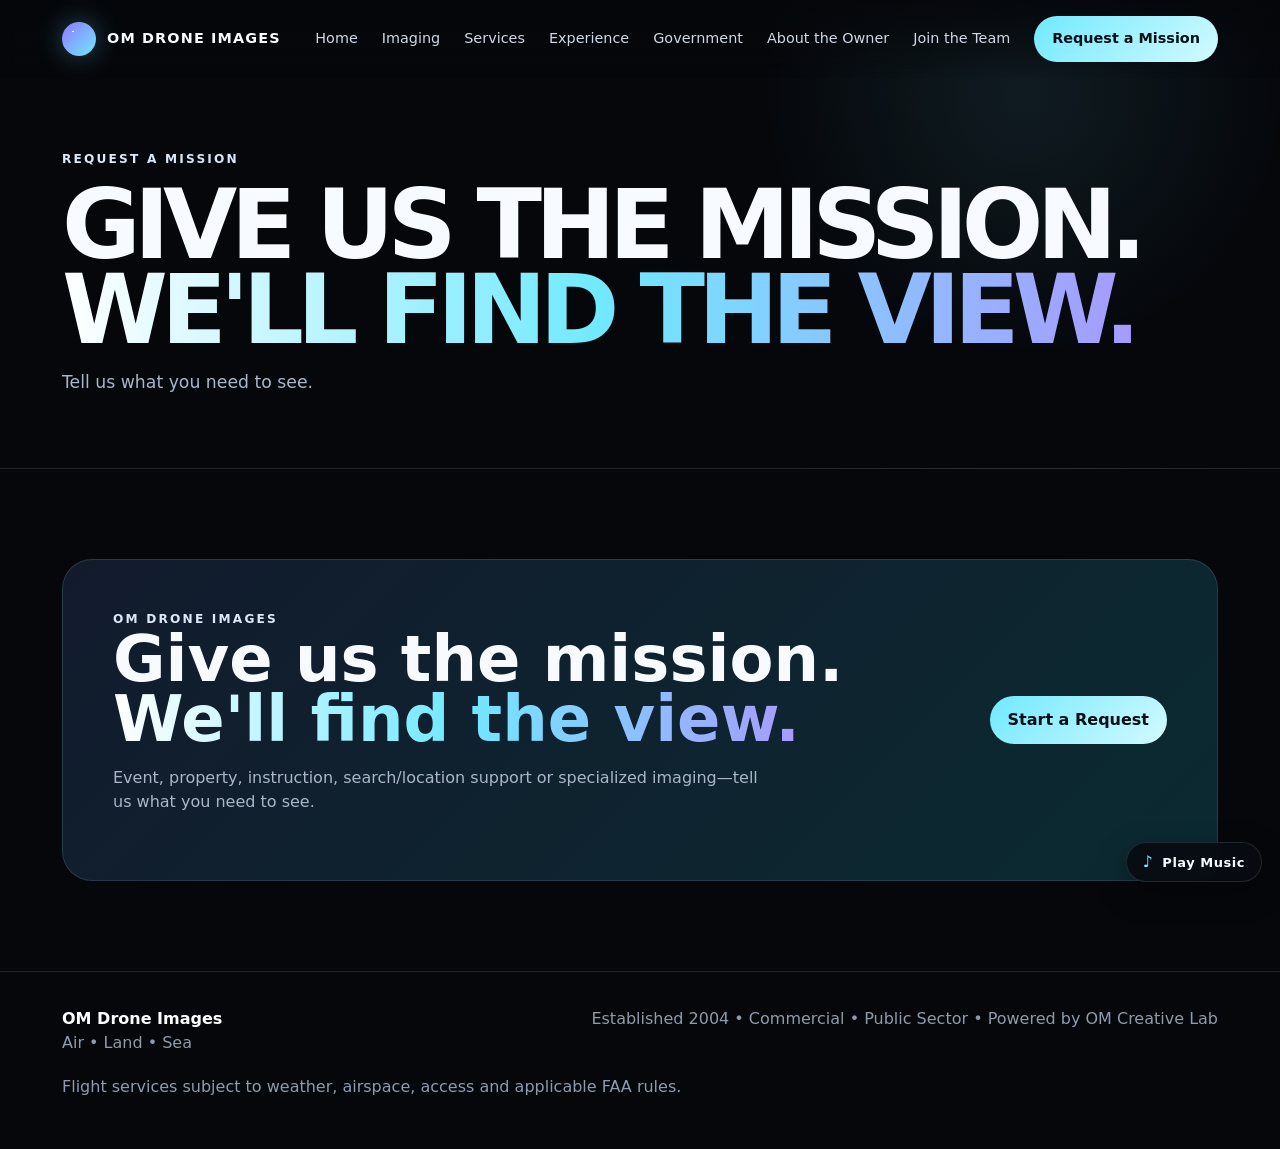
==== contact.html @ 0760e6e2 "Add files via upload" ====
<!doctype html><html lang="en"><!doctype html>
<html lang="en">
<head>
<meta charset="utf-8">
<meta name="viewport" content="width=device-width,initial-scale=1">
<title>OM Drone Images | Air • Land • Sea</title>
<meta name="description" content="OM Drone Images — imaging experience since 2004. Premium aerial imaging, events, instruction, property, search/location support and digital delivery.">
<style>
:root{--bg:#05070b;--panel:#0b1119;--txt:#f7fbff;--muted:#aab6c7;--cyan:#71e9ff;--violet:#8d78ff;--line:rgba(255,255,255,.11);--max:1200px}
*{box-sizing:border-box}html{scroll-behavior:smooth}body{margin:0;background:#05070b;color:var(--txt);font-family:Inter,system-ui,-apple-system,"Segoe UI",sans-serif;line-height:1.5;overflow-x:hidden}
a{text-decoration:none;color:inherit}.wrap{max-width:var(--max);margin:auto;padding:0 22px}
nav{position:fixed;z-index:50;top:0;left:0;right:0;background:linear-gradient(#05070be8,#05070b80,transparent);backdrop-filter:blur(10px)}
.nav{height:78px;display:flex;align-items:center;justify-content:space-between}.brand{font-weight:900;letter-spacing:.08em;font-size:.9rem;display:flex;align-items:center;gap:11px}.orb{width:34px;height:34px;border-radius:50%;background:radial-gradient(circle at 32% 28%,#fff 0 2%,transparent 3%),linear-gradient(135deg,var(--violet),var(--cyan));box-shadow:0 0 28px #71e9ff55}
.links{display:flex;gap:24px;align-items:center;color:#d0d8e5;font-size:.9rem}.btn{display:inline-flex;padding:12px 18px;border-radius:999px;border:1px solid var(--line);font-weight:800;background:#ffffff0b}.primary{background:linear-gradient(135deg,var(--cyan),#d3faff);color:#041016;border:0}
.hero{min-height:100svh;display:grid;place-items:end start;position:relative;isolation:isolate;background:
linear-gradient(90deg,#04070bea 0%,#04070bbd 35%,#04070b3a 72%,#04070b85 100%),
linear-gradient(0deg,#05070b 0%,transparent 32%),
url('https://images.unsplash.com/photo-1500530855697-b586d89ba3ee?auto=format&fit=crop&w=2200&q=88') center/cover}
.hero:after{content:"";position:absolute;inset:0;z-index:-1;background:radial-gradient(circle at 78% 30%,#71e9ff1d,transparent 22%),repeating-linear-gradient(90deg,transparent 0 99px,#ffffff08 100px),repeating-linear-gradient(0deg,transparent 0 99px,#ffffff06 100px)}
.hero-content{padding-top:170px;padding-bottom:100px;max-width:850px}.kicker{text-transform:uppercase;letter-spacing:.18em;font-size:.76rem;font-weight:900;color:#dce8f7}.kicker b{color:var(--cyan)}
h1{font-size:clamp(4rem,10vw,8.8rem);letter-spacing:-.07em;line-height:.78;margin:20px 0 30px}.grad{background:linear-gradient(90deg,#fff,var(--cyan),#a79aff);background-clip:text;-webkit-background-clip:text;color:transparent}
.hero p{font-size:clamp(1.05rem,2vw,1.3rem);max-width:700px;color:#d1d9e5}.actions{display:flex;gap:12px;flex-wrap:wrap;margin-top:28px}
.tenure{position:absolute;right:4vw;bottom:9vh;border:1px solid var(--line);background:#050a10b8;backdrop-filter:blur(16px);border-radius:24px;padding:22px 26px;min-width:225px}.tenure strong{font-size:2.4rem;display:block;letter-spacing:-.04em}.tenure span{color:#bdc8d8;font-size:.9rem}
.marquee{border-top:1px solid var(--line);border-bottom:1px solid var(--line);overflow:hidden;background:#080c12}.track{white-space:nowrap;padding:16px 0;animation:scroll 26s linear infinite;color:#dce7f5;font-weight:800;letter-spacing:.09em}.track span{margin-right:45px}.track i{color:var(--cyan);font-style:normal}@keyframes scroll{to{transform:translateX(-50%)}}
section{padding:90px 0}.head{max-width:820px;margin-bottom:38px}.head h2{font-size:clamp(2.5rem,6vw,5rem);letter-spacing:-.055em;line-height:.95;margin:12px 0}.head p{color:var(--muted);font-size:1.08rem}
.gallery{display:grid;grid-template-columns:1.3fr .7fr;grid-template-rows:330px 330px;gap:14px}.shot{position:relative;border-radius:26px;overflow:hidden;border:1px solid var(--line);background-size:cover;background-position:center;min-height:250px}.shot:after{content:"";position:absolute;inset:0;background:linear-gradient(0deg,#05070bd9 0%,transparent 55%)}.shot:hover{transform:translateY(-4px)}.shot{transition:.3s transform}.shot .label{position:absolute;z-index:2;left:22px;bottom:18px}.label b{display:block;font-size:1.25rem}.label span{color:#c0cada;font-size:.88rem}
.g1{grid-row:1/3;background-image:url('https://images.unsplash.com/photo-1477959858617-67f85cf4f1df?auto=format&fit=crop&w=1600&q=85')}.g2{background-image:url('https://images.unsplash.com/photo-1519167758481-83f550bb49b3?auto=format&fit=crop&w=1200&q=85')}.g3{background-image:url('https://images.unsplash.com/photo-1500534314209-a25ddb2bd429?auto=format&fit=crop&w=1200&q=85')}
.cards{display:grid;grid-template-columns:repeat(3,1fr);gap:16px}.card{border:1px solid var(--line);background:linear-gradient(160deg,#111a25,#090d13);border-radius:25px;padding:27px;min-height:245px;position:relative;overflow:hidden}.card:before{content:"";position:absolute;width:130px;height:130px;border-radius:50%;right:-45px;top:-45px;background:#71e9ff0d;box-shadow:0 0 70px #71e9ff15}.num{font-size:.78rem;color:var(--cyan);font-weight:900;letter-spacing:.15em}.card h3{font-size:1.3rem;margin:42px 0 10px}.card p{color:var(--muted);margin:0}
.split{display:grid;grid-template-columns:1fr 1fr;gap:18px}.feature{min-height:530px;border-radius:30px;border:1px solid var(--line);overflow:hidden;position:relative;background-size:cover;background-position:center}.feature:after{content:"";position:absolute;inset:0;background:linear-gradient(0deg,#05070bf4 0%,#05070b38 65%)}.feature div{position:absolute;z-index:2;left:28px;right:28px;bottom:28px}.feature h3{font-size:2rem;line-height:1;margin:0 0 10px}.feature p{color:#c3ccda;margin:0}.wedding{background-image:url('https://images.unsplash.com/photo-1519741497674-611481863552?auto=format&fit=crop&w=1400&q=85')}.terrain{background-image:url('https://images.unsplash.com/photo-1500534314209-a25ddb2bd429?auto=format&fit=crop&w=1400&q=85')}
.statement{border:1px solid var(--line);border-radius:34px;padding:55px;background:radial-gradient(circle at 90% 20%,#71e9ff1a,transparent 25%),radial-gradient(circle at 5% 100%,#8d78ff1c,transparent 30%),#0a0f17}.statement h2{font-size:clamp(3rem,7vw,6.5rem);line-height:.88;letter-spacing:-.065em;margin:0 0 24px}.statement p{max-width:820px;color:var(--muted);font-size:1.12rem}
.cta{display:flex;justify-content:space-between;align-items:center;gap:30px;flex-wrap:wrap;padding:50px;border:1px solid var(--line);border-radius:30px;background:linear-gradient(135deg,#121b2d,#0b2a31)}.cta h2{font-size:clamp(2.2rem,5vw,4.2rem);line-height:.95;margin:0 0 12px}.cta p{color:var(--muted);max-width:650px}
footer{border-top:1px solid var(--line);padding:35px 0 50px;color:#8f9bad}.foot{display:flex;justify-content:space-between;gap:20px;flex-wrap:wrap}
.reveal{animation:rise .8s ease both}@keyframes rise{from{opacity:0;transform:translateY(20px)}to{opacity:1;transform:none}}
@media(max-width:850px){.ownergrid{grid-template-columns:1fr!important;}.links a:not(.btn){display:none}.gallery{grid-template-columns:1fr;grid-template-rows:auto}.g1{grid-row:auto;min-height:460px}.cards{grid-template-columns:1fr 1fr}.split{grid-template-columns:1fr}.tenure{position:static;margin-top:28px;width:max-content}.hero-content{padding-bottom:65px}.hero{align-items:end}.hero .wrap{width:100%}}
@media(max-width:600px){.cards{grid-template-columns:1fr}.statement,.cta{padding:30px}.hero{background-position:62% center}.gallery .shot{min-height:330px}}

/* ===== OM DRONE IMAGES: PHONE CLEANUP ===== */
@media(max-width:600px){
  body{overflow-x:hidden}
  .wrap{width:min(92vw,100%)}
  nav .nav{min-height:72px;height:auto;padding:10px 0;gap:10px}
  .brand{font-size:16px;line-height:1.1;white-space:nowrap}
  .orb{width:34px;height:34px;flex:0 0 34px}
  .links{margin-left:auto}
  .links .btn.primary{padding:10px 13px;font-size:13px;white-space:nowrap}

  .hero{min-height:auto;align-items:end;background-position:58% center}
  .hero .wrap{width:92%;margin:0 auto}
  .hero-content{padding:170px 0 42px;max-width:100%}
  .hero .kicker{font-size:10px;letter-spacing:.13em;line-height:1.45}
  .hero h1{font-size:clamp(52px,16vw,68px);line-height:.82;margin:18px 0 26px}
  .hero p{font-size:17px;line-height:1.5;max-width:100%}
  .actions{display:grid;grid-template-columns:1fr;gap:11px;margin-top:24px}
  .actions .btn{width:100%;text-align:center;padding:13px 14px;font-size:15px}
  .tenure{width:100%;max-width:100%;margin-top:24px;padding:20px}
  .tenure strong{font-size:38px;line-height:1}
  .tenure span{font-size:14px;line-height:1.4}
}
/* ===== END PHONE CLEANUP ===== */


/* ===== ABOUT THE OWNER SHOWCASE ===== */
.owner-showcase{
  border:1px solid var(--line);
  border-radius:30px;
  overflow:hidden;
  background:#080c12;
  box-shadow:0 24px 70px rgba(0,0,0,.35);
  margin-bottom:22px;
}
.owner-showcase img{
  display:block;
  width:100%;
  height:auto;
  object-fit:contain;
}
.owner-credentials{
  display:grid;
  grid-template-columns:repeat(4,1fr);
  gap:16px;
}
.owner-credentials .card{min-height:220px}
@media(max-width:900px){
  .owner-credentials{grid-template-columns:1fr 1fr}
}
@media(max-width:600px){
  .owner-showcase{border-radius:20px}
  .owner-credentials{grid-template-columns:1fr}
}


/* ===== OM MUSIC CONTROL ===== */
.music-control{
  position:fixed;right:18px;bottom:18px;z-index:80;
  display:flex;align-items:center;gap:9px;
  border:1px solid var(--line);border-radius:999px;
  padding:11px 16px;background:#080c12e8;color:var(--txt);
  font:800 13px/1 Inter,system-ui,-apple-system,"Segoe UI",sans-serif;
  letter-spacing:.04em;cursor:pointer;
  box-shadow:0 10px 30px rgba(0,0,0,.35);
  backdrop-filter:blur(12px);
}
.music-control:hover{border-color:#71e9ff88}
.music-control .music-icon{color:var(--cyan);font-size:16px}
@media(max-width:600px){
  .music-control{right:12px;bottom:12px;padding:10px 13px;font-size:12px}
}


/* ===== OM MOBILE MENU ===== */
.menu-toggle{display:none;border:1px solid var(--line);background:#080c12d9;color:var(--txt);
border-radius:12px;width:44px;height:44px;font-size:23px;cursor:pointer;align-items:center;justify-content:center}
@media(max-width:850px){
  .menu-toggle{display:inline-flex}
  .links{display:none;position:absolute;top:72px;left:16px;right:16px;margin:0;padding:14px;
    flex-direction:column;align-items:stretch;gap:4px;background:#080c12f5;border:1px solid var(--line);
    border-radius:18px;box-shadow:0 18px 50px rgba(0,0,0,.45);backdrop-filter:blur(16px)}
  .links.open{display:flex}
  .links a,.links a:not(.btn){display:block!important;padding:12px 14px;border-radius:10px}
  .links .btn.primary{text-align:center;margin-top:5px}
}


.page-hero{padding:150px 0 55px;border-bottom:1px solid var(--line);
background:radial-gradient(circle at 80% 20%,#71e9ff18,transparent 24%),#05070b}
.page-hero h1{font-size:clamp(3rem,8vw,6rem);line-height:.88;margin:15px 0 18px}
.page-hero p{max-width:760px;color:var(--muted);font-size:1.08rem}
@media(max-width:600px){.page-hero{padding:120px 0 38px}.page-hero h1{font-size:48px}}
</style>
</head><body><nav><div class="wrap nav">
<a class="brand" href="index.html"><span class="orb"></span>OM DRONE IMAGES</a>
<button class="menu-toggle" id="menuToggle" type="button" aria-label="Open menu" aria-expanded="false">☰</button>
<div class="links" id="siteLinks">
<a href="index.html">Home</a>
<a href="imaging.html">Imaging</a>
<a href="services.html">Services</a>
<a href="experience.html">Experience</a>
<a href="government.html">Government</a>
<a href="owner.html">About the Owner</a>
<a href="join.html">Join the Team</a>
<a class="btn primary" href="contact.html">Request a Mission</a>
</div></div></nav>
<header class="page-hero"><div class="wrap"><div class="kicker">Request a Mission</div><h1>GIVE US THE MISSION. <span class='grad'>WE'LL FIND THE VIEW.</span></h1><p>Tell us what you need to see.</p></div></header>
<section id="contact"><div class="wrap"><div class="cta">
<div><div class="kicker">OM Drone Images</div><h2>Give us the mission.<br><span class="grad">We'll find the view.</span></h2><p>Event, property, instruction, search/location support or specialized imaging—tell us what you need to see.</p></div>
<a class="btn primary" href="mailto:info@omdroneimages.com?subject=OM%20Drone%20Images%20Request">Start a Request</a>
</div></div></section>
<footer><div class="wrap foot"><div><b style="color:#fff">OM Drone Images</b><br>Air • Land • Sea</div><div>Established 2004 • Commercial • Public Sector • Powered by OM Creative Lab</div><div>Flight services subject to weather, airspace, access and applicable FAA rules.</div></div></footer>
<audio id="omMusic" preload="auto" autoplay><source src="om-journey-preview.mp3" type="audio/mpeg"></audio>
<button class="music-control" id="musicControl" type="button" aria-label="Pause music"><span class="music-icon">♪</span><span id="musicLabel">Pause Music</span></button>

<script>
(() => {
 const t=document.getElementById('menuToggle'), l=document.getElementById('siteLinks');
 if(t&&l){t.addEventListener('click',()=>{const o=l.classList.toggle('open');t.textContent=o?'×':'☰';t.setAttribute('aria-expanded',o?'true':'false')});}
 const a=document.getElementById('omMusic'),b=document.getElementById('musicControl'),x=document.getElementById('musicLabel');
 if(a&&b&&x){const s=p=>{x.textContent=p?'Pause Music':'Play Music';b.setAttribute('aria-label',p?'Pause music':'Play music')};
 b.addEventListener('click',async()=>{if(a.paused){try{await a.play();s(true)}catch(e){s(false)}}else{a.pause();s(false)}});
 a.addEventListener('play',()=>s(true));a.addEventListener('pause',()=>s(false));a.addEventListener('ended',()=>{a.currentTime=0;s(false)});
 a.play().then(()=>s(true)).catch(()=>s(false));}
})();
</script></body></html>
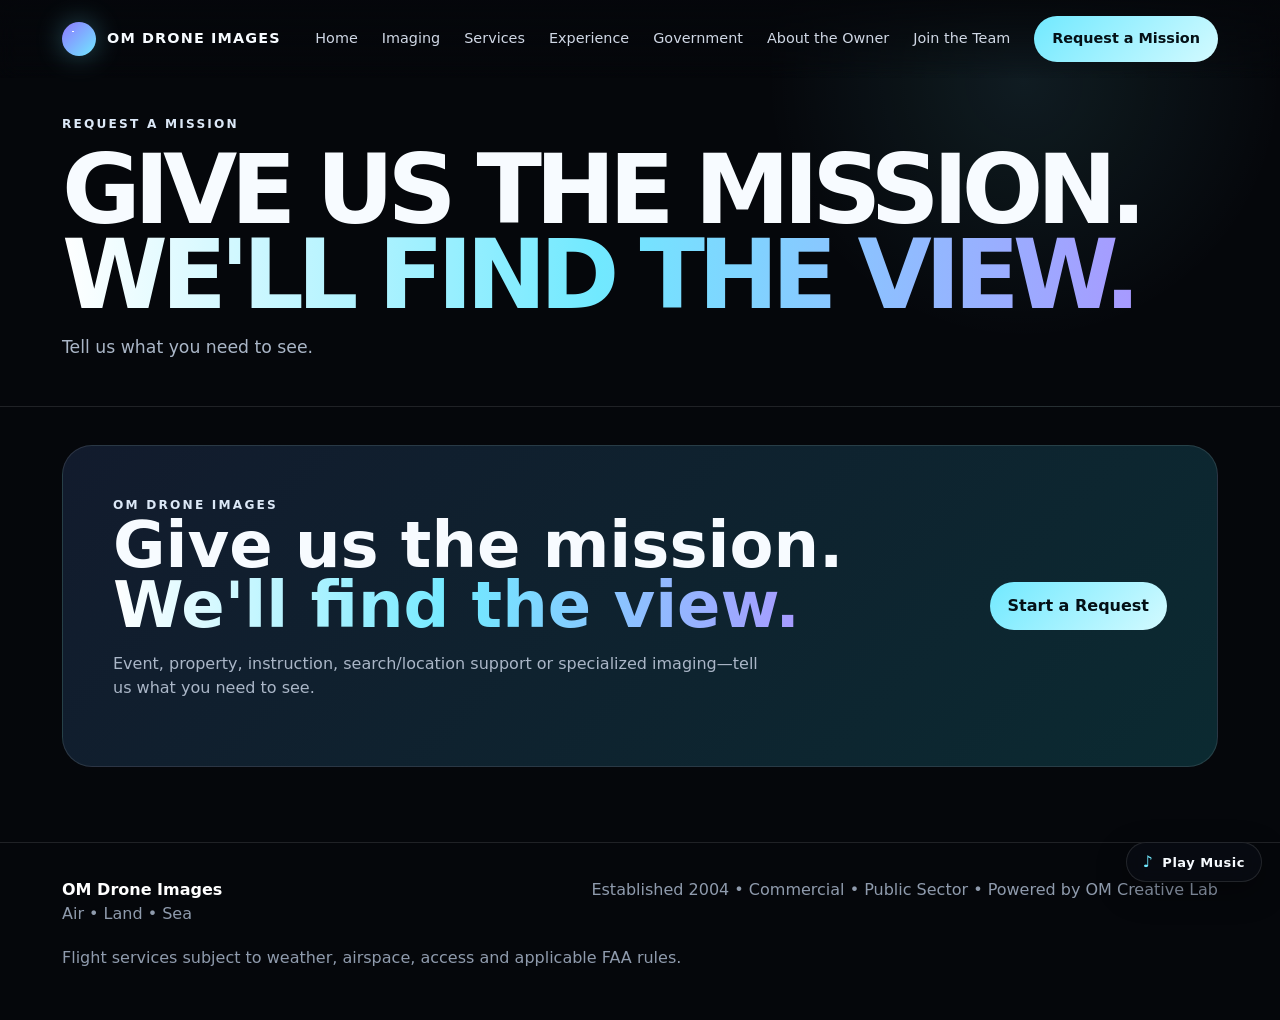
==== commit f19e46e8: "Add files via upload" ====
--- a/contact.html
+++ b/contact.html
@@ -22,7 +22,7 @@
 .hero p{font-size:clamp(1.05rem,2vw,1.3rem);max-width:700px;color:#d1d9e5}.actions{display:flex;gap:12px;flex-wrap:wrap;margin-top:28px}
 .tenure{position:absolute;right:4vw;bottom:9vh;border:1px solid var(--line);background:#050a10b8;backdrop-filter:blur(16px);border-radius:24px;padding:22px 26px;min-width:225px}.tenure strong{font-size:2.4rem;display:block;letter-spacing:-.04em}.tenure span{color:#bdc8d8;font-size:.9rem}
 .marquee{border-top:1px solid var(--line);border-bottom:1px solid var(--line);overflow:hidden;background:#080c12}.track{white-space:nowrap;padding:16px 0;animation:scroll 26s linear infinite;color:#dce7f5;font-weight:800;letter-spacing:.09em}.track span{margin-right:45px}.track i{color:var(--cyan);font-style:normal}@keyframes scroll{to{transform:translateX(-50%)}}
-section{padding:90px 0}.head{max-width:820px;margin-bottom:38px}.head h2{font-size:clamp(2.5rem,6vw,5rem);letter-spacing:-.055em;line-height:.95;margin:12px 0}.head p{color:var(--muted);font-size:1.08rem}
+section{padding:38px 0 75px}.head{max-width:820px;margin-bottom:38px}.head h2{font-size:clamp(2.5rem,6vw,5rem);letter-spacing:-.055em;line-height:.95;margin:12px 0}.head p{color:var(--muted);font-size:1.08rem}
 .gallery{display:grid;grid-template-columns:1.3fr .7fr;grid-template-rows:330px 330px;gap:14px}.shot{position:relative;border-radius:26px;overflow:hidden;border:1px solid var(--line);background-size:cover;background-position:center;min-height:250px}.shot:after{content:"";position:absolute;inset:0;background:linear-gradient(0deg,#05070bd9 0%,transparent 55%)}.shot:hover{transform:translateY(-4px)}.shot{transition:.3s transform}.shot .label{position:absolute;z-index:2;left:22px;bottom:18px}.label b{display:block;font-size:1.25rem}.label span{color:#c0cada;font-size:.88rem}
 .g1{grid-row:1/3;background-image:url('https://images.unsplash.com/photo-1477959858617-67f85cf4f1df?auto=format&fit=crop&w=1600&q=85')}.g2{background-image:url('https://images.unsplash.com/photo-1519167758481-83f550bb49b3?auto=format&fit=crop&w=1200&q=85')}.g3{background-image:url('https://images.unsplash.com/photo-1500534314209-a25ddb2bd429?auto=format&fit=crop&w=1200&q=85')}
 .cards{display:grid;grid-template-columns:repeat(3,1fr);gap:16px}.card{border:1px solid var(--line);background:linear-gradient(160deg,#111a25,#090d13);border-radius:25px;padding:27px;min-height:245px;position:relative;overflow:hidden}.card:before{content:"";position:absolute;width:130px;height:130px;border-radius:50%;right:-45px;top:-45px;background:#71e9ff0d;box-shadow:0 0 70px #71e9ff15}.num{font-size:.78rem;color:var(--cyan);font-weight:900;letter-spacing:.15em}.card h3{font-size:1.3rem;margin:42px 0 10px}.card p{color:var(--muted);margin:0}
@@ -121,11 +121,11 @@
 }
 
 
-.page-hero{padding:150px 0 55px;border-bottom:1px solid var(--line);
+.page-hero{padding:115px 0 28px;border-bottom:1px solid var(--line);
 background:radial-gradient(circle at 80% 20%,#71e9ff18,transparent 24%),#05070b}
 .page-hero h1{font-size:clamp(3rem,8vw,6rem);line-height:.88;margin:15px 0 18px}
 .page-hero p{max-width:760px;color:var(--muted);font-size:1.08rem}
-@media(max-width:600px){.page-hero{padding:120px 0 38px}.page-hero h1{font-size:48px}}
+@media(max-width:600px){.page-hero{padding:95px 0 22px}.page-hero h1{font-size:48px}}
 </style>
 </head><body><nav><div class="wrap nav">
 <a class="brand" href="index.html"><span class="orb"></span>OM DRONE IMAGES</a>
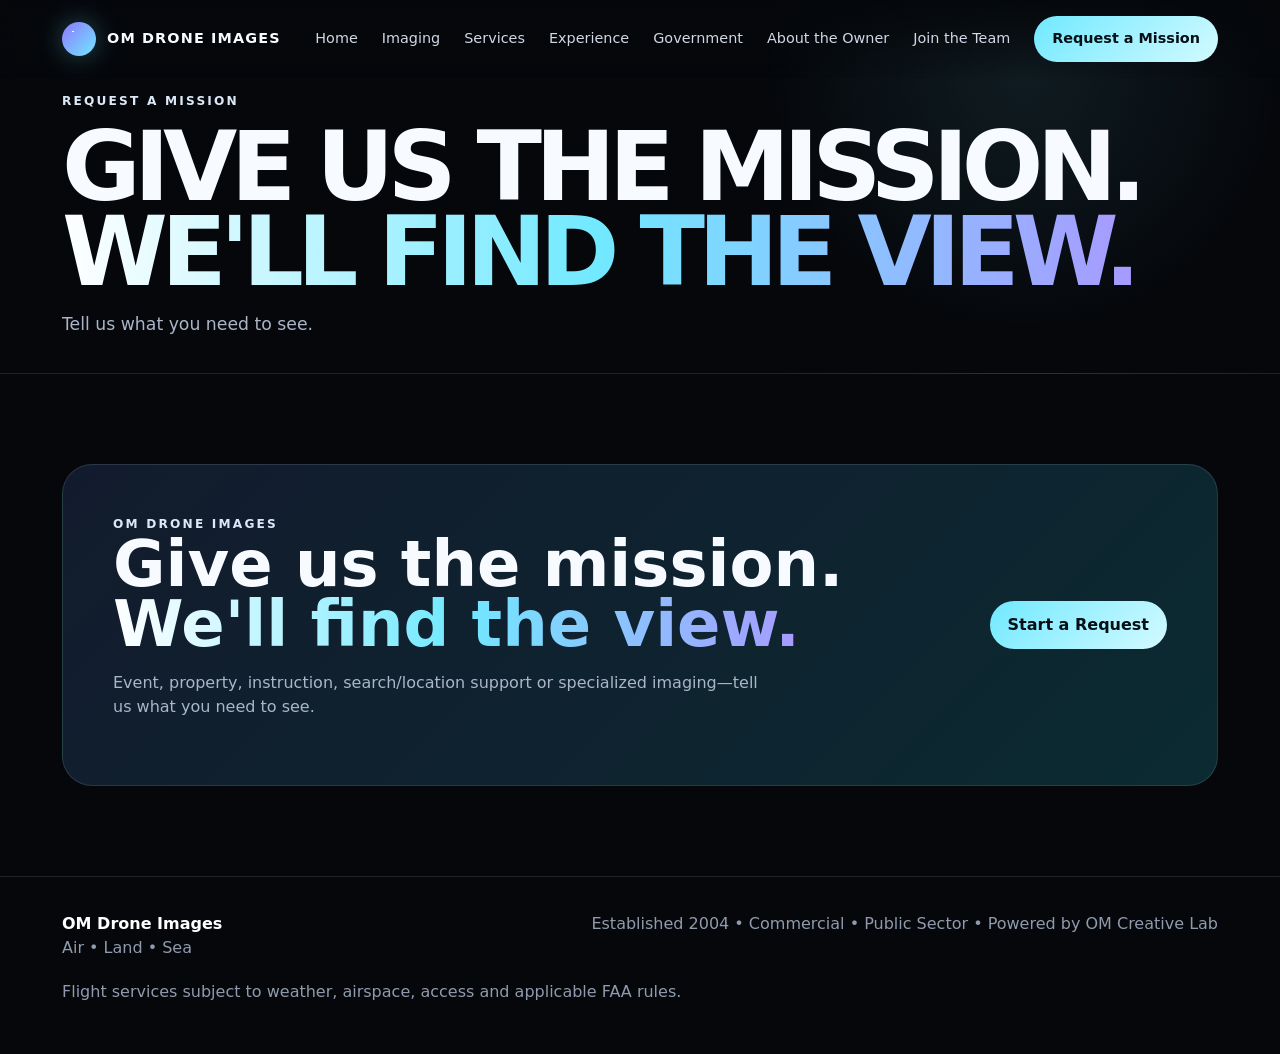
==== commit eaacd871: "Add files via upload" ====
--- a/contact.html
+++ b/contact.html
@@ -5,128 +5,7 @@
 <meta name="viewport" content="width=device-width,initial-scale=1">
 <title>OM Drone Images | Air • Land • Sea</title>
 <meta name="description" content="OM Drone Images — imaging experience since 2004. Premium aerial imaging, events, instruction, property, search/location support and digital delivery.">
-<style>
-:root{--bg:#05070b;--panel:#0b1119;--txt:#f7fbff;--muted:#aab6c7;--cyan:#71e9ff;--violet:#8d78ff;--line:rgba(255,255,255,.11);--max:1200px}
-*{box-sizing:border-box}html{scroll-behavior:smooth}body{margin:0;background:#05070b;color:var(--txt);font-family:Inter,system-ui,-apple-system,"Segoe UI",sans-serif;line-height:1.5;overflow-x:hidden}
-a{text-decoration:none;color:inherit}.wrap{max-width:var(--max);margin:auto;padding:0 22px}
-nav{position:fixed;z-index:50;top:0;left:0;right:0;background:linear-gradient(#05070be8,#05070b80,transparent);backdrop-filter:blur(10px)}
-.nav{height:78px;display:flex;align-items:center;justify-content:space-between}.brand{font-weight:900;letter-spacing:.08em;font-size:.9rem;display:flex;align-items:center;gap:11px}.orb{width:34px;height:34px;border-radius:50%;background:radial-gradient(circle at 32% 28%,#fff 0 2%,transparent 3%),linear-gradient(135deg,var(--violet),var(--cyan));box-shadow:0 0 28px #71e9ff55}
-.links{display:flex;gap:24px;align-items:center;color:#d0d8e5;font-size:.9rem}.btn{display:inline-flex;padding:12px 18px;border-radius:999px;border:1px solid var(--line);font-weight:800;background:#ffffff0b}.primary{background:linear-gradient(135deg,var(--cyan),#d3faff);color:#041016;border:0}
-.hero{min-height:100svh;display:grid;place-items:end start;position:relative;isolation:isolate;background:
-linear-gradient(90deg,#04070bea 0%,#04070bbd 35%,#04070b3a 72%,#04070b85 100%),
-linear-gradient(0deg,#05070b 0%,transparent 32%),
-url('https://images.unsplash.com/photo-1500530855697-b586d89ba3ee?auto=format&fit=crop&w=2200&q=88') center/cover}
-.hero:after{content:"";position:absolute;inset:0;z-index:-1;background:radial-gradient(circle at 78% 30%,#71e9ff1d,transparent 22%),repeating-linear-gradient(90deg,transparent 0 99px,#ffffff08 100px),repeating-linear-gradient(0deg,transparent 0 99px,#ffffff06 100px)}
-.hero-content{padding-top:170px;padding-bottom:100px;max-width:850px}.kicker{text-transform:uppercase;letter-spacing:.18em;font-size:.76rem;font-weight:900;color:#dce8f7}.kicker b{color:var(--cyan)}
-h1{font-size:clamp(4rem,10vw,8.8rem);letter-spacing:-.07em;line-height:.78;margin:20px 0 30px}.grad{background:linear-gradient(90deg,#fff,var(--cyan),#a79aff);background-clip:text;-webkit-background-clip:text;color:transparent}
-.hero p{font-size:clamp(1.05rem,2vw,1.3rem);max-width:700px;color:#d1d9e5}.actions{display:flex;gap:12px;flex-wrap:wrap;margin-top:28px}
-.tenure{position:absolute;right:4vw;bottom:9vh;border:1px solid var(--line);background:#050a10b8;backdrop-filter:blur(16px);border-radius:24px;padding:22px 26px;min-width:225px}.tenure strong{font-size:2.4rem;display:block;letter-spacing:-.04em}.tenure span{color:#bdc8d8;font-size:.9rem}
-.marquee{border-top:1px solid var(--line);border-bottom:1px solid var(--line);overflow:hidden;background:#080c12}.track{white-space:nowrap;padding:16px 0;animation:scroll 26s linear infinite;color:#dce7f5;font-weight:800;letter-spacing:.09em}.track span{margin-right:45px}.track i{color:var(--cyan);font-style:normal}@keyframes scroll{to{transform:translateX(-50%)}}
-section{padding:38px 0 75px}.head{max-width:820px;margin-bottom:38px}.head h2{font-size:clamp(2.5rem,6vw,5rem);letter-spacing:-.055em;line-height:.95;margin:12px 0}.head p{color:var(--muted);font-size:1.08rem}
-.gallery{display:grid;grid-template-columns:1.3fr .7fr;grid-template-rows:330px 330px;gap:14px}.shot{position:relative;border-radius:26px;overflow:hidden;border:1px solid var(--line);background-size:cover;background-position:center;min-height:250px}.shot:after{content:"";position:absolute;inset:0;background:linear-gradient(0deg,#05070bd9 0%,transparent 55%)}.shot:hover{transform:translateY(-4px)}.shot{transition:.3s transform}.shot .label{position:absolute;z-index:2;left:22px;bottom:18px}.label b{display:block;font-size:1.25rem}.label span{color:#c0cada;font-size:.88rem}
-.g1{grid-row:1/3;background-image:url('https://images.unsplash.com/photo-1477959858617-67f85cf4f1df?auto=format&fit=crop&w=1600&q=85')}.g2{background-image:url('https://images.unsplash.com/photo-1519167758481-83f550bb49b3?auto=format&fit=crop&w=1200&q=85')}.g3{background-image:url('https://images.unsplash.com/photo-1500534314209-a25ddb2bd429?auto=format&fit=crop&w=1200&q=85')}
-.cards{display:grid;grid-template-columns:repeat(3,1fr);gap:16px}.card{border:1px solid var(--line);background:linear-gradient(160deg,#111a25,#090d13);border-radius:25px;padding:27px;min-height:245px;position:relative;overflow:hidden}.card:before{content:"";position:absolute;width:130px;height:130px;border-radius:50%;right:-45px;top:-45px;background:#71e9ff0d;box-shadow:0 0 70px #71e9ff15}.num{font-size:.78rem;color:var(--cyan);font-weight:900;letter-spacing:.15em}.card h3{font-size:1.3rem;margin:42px 0 10px}.card p{color:var(--muted);margin:0}
-.split{display:grid;grid-template-columns:1fr 1fr;gap:18px}.feature{min-height:530px;border-radius:30px;border:1px solid var(--line);overflow:hidden;position:relative;background-size:cover;background-position:center}.feature:after{content:"";position:absolute;inset:0;background:linear-gradient(0deg,#05070bf4 0%,#05070b38 65%)}.feature div{position:absolute;z-index:2;left:28px;right:28px;bottom:28px}.feature h3{font-size:2rem;line-height:1;margin:0 0 10px}.feature p{color:#c3ccda;margin:0}.wedding{background-image:url('https://images.unsplash.com/photo-1519741497674-611481863552?auto=format&fit=crop&w=1400&q=85')}.terrain{background-image:url('https://images.unsplash.com/photo-1500534314209-a25ddb2bd429?auto=format&fit=crop&w=1400&q=85')}
-.statement{border:1px solid var(--line);border-radius:34px;padding:55px;background:radial-gradient(circle at 90% 20%,#71e9ff1a,transparent 25%),radial-gradient(circle at 5% 100%,#8d78ff1c,transparent 30%),#0a0f17}.statement h2{font-size:clamp(3rem,7vw,6.5rem);line-height:.88;letter-spacing:-.065em;margin:0 0 24px}.statement p{max-width:820px;color:var(--muted);font-size:1.12rem}
-.cta{display:flex;justify-content:space-between;align-items:center;gap:30px;flex-wrap:wrap;padding:50px;border:1px solid var(--line);border-radius:30px;background:linear-gradient(135deg,#121b2d,#0b2a31)}.cta h2{font-size:clamp(2.2rem,5vw,4.2rem);line-height:.95;margin:0 0 12px}.cta p{color:var(--muted);max-width:650px}
-footer{border-top:1px solid var(--line);padding:35px 0 50px;color:#8f9bad}.foot{display:flex;justify-content:space-between;gap:20px;flex-wrap:wrap}
-.reveal{animation:rise .8s ease both}@keyframes rise{from{opacity:0;transform:translateY(20px)}to{opacity:1;transform:none}}
-@media(max-width:850px){.ownergrid{grid-template-columns:1fr!important;}.links a:not(.btn){display:none}.gallery{grid-template-columns:1fr;grid-template-rows:auto}.g1{grid-row:auto;min-height:460px}.cards{grid-template-columns:1fr 1fr}.split{grid-template-columns:1fr}.tenure{position:static;margin-top:28px;width:max-content}.hero-content{padding-bottom:65px}.hero{align-items:end}.hero .wrap{width:100%}}
-@media(max-width:600px){.cards{grid-template-columns:1fr}.statement,.cta{padding:30px}.hero{background-position:62% center}.gallery .shot{min-height:330px}}
-
-/* ===== OM DRONE IMAGES: PHONE CLEANUP ===== */
-@media(max-width:600px){
-  body{overflow-x:hidden}
-  .wrap{width:min(92vw,100%)}
-  nav .nav{min-height:72px;height:auto;padding:10px 0;gap:10px}
-  .brand{font-size:16px;line-height:1.1;white-space:nowrap}
-  .orb{width:34px;height:34px;flex:0 0 34px}
-  .links{margin-left:auto}
-  .links .btn.primary{padding:10px 13px;font-size:13px;white-space:nowrap}
-
-  .hero{min-height:auto;align-items:end;background-position:58% center}
-  .hero .wrap{width:92%;margin:0 auto}
-  .hero-content{padding:170px 0 42px;max-width:100%}
-  .hero .kicker{font-size:10px;letter-spacing:.13em;line-height:1.45}
-  .hero h1{font-size:clamp(52px,16vw,68px);line-height:.82;margin:18px 0 26px}
-  .hero p{font-size:17px;line-height:1.5;max-width:100%}
-  .actions{display:grid;grid-template-columns:1fr;gap:11px;margin-top:24px}
-  .actions .btn{width:100%;text-align:center;padding:13px 14px;font-size:15px}
-  .tenure{width:100%;max-width:100%;margin-top:24px;padding:20px}
-  .tenure strong{font-size:38px;line-height:1}
-  .tenure span{font-size:14px;line-height:1.4}
-}
-/* ===== END PHONE CLEANUP ===== */
-
-
-/* ===== ABOUT THE OWNER SHOWCASE ===== */
-.owner-showcase{
-  border:1px solid var(--line);
-  border-radius:30px;
-  overflow:hidden;
-  background:#080c12;
-  box-shadow:0 24px 70px rgba(0,0,0,.35);
-  margin-bottom:22px;
-}
-.owner-showcase img{
-  display:block;
-  width:100%;
-  height:auto;
-  object-fit:contain;
-}
-.owner-credentials{
-  display:grid;
-  grid-template-columns:repeat(4,1fr);
-  gap:16px;
-}
-.owner-credentials .card{min-height:220px}
-@media(max-width:900px){
-  .owner-credentials{grid-template-columns:1fr 1fr}
-}
-@media(max-width:600px){
-  .owner-showcase{border-radius:20px}
-  .owner-credentials{grid-template-columns:1fr}
-}
-
-
-/* ===== OM MUSIC CONTROL ===== */
-.music-control{
-  position:fixed;right:18px;bottom:18px;z-index:80;
-  display:flex;align-items:center;gap:9px;
-  border:1px solid var(--line);border-radius:999px;
-  padding:11px 16px;background:#080c12e8;color:var(--txt);
-  font:800 13px/1 Inter,system-ui,-apple-system,"Segoe UI",sans-serif;
-  letter-spacing:.04em;cursor:pointer;
-  box-shadow:0 10px 30px rgba(0,0,0,.35);
-  backdrop-filter:blur(12px);
-}
-.music-control:hover{border-color:#71e9ff88}
-.music-control .music-icon{color:var(--cyan);font-size:16px}
-@media(max-width:600px){
-  .music-control{right:12px;bottom:12px;padding:10px 13px;font-size:12px}
-}
-
-
-/* ===== OM MOBILE MENU ===== */
-.menu-toggle{display:none;border:1px solid var(--line);background:#080c12d9;color:var(--txt);
-border-radius:12px;width:44px;height:44px;font-size:23px;cursor:pointer;align-items:center;justify-content:center}
-@media(max-width:850px){
-  .menu-toggle{display:inline-flex}
-  .links{display:none;position:absolute;top:72px;left:16px;right:16px;margin:0;padding:14px;
-    flex-direction:column;align-items:stretch;gap:4px;background:#080c12f5;border:1px solid var(--line);
-    border-radius:18px;box-shadow:0 18px 50px rgba(0,0,0,.45);backdrop-filter:blur(16px)}
-  .links.open{display:flex}
-  .links a,.links a:not(.btn){display:block!important;padding:12px 14px;border-radius:10px}
-  .links .btn.primary{text-align:center;margin-top:5px}
-}
-
-
-.page-hero{padding:115px 0 28px;border-bottom:1px solid var(--line);
-background:radial-gradient(circle at 80% 20%,#71e9ff18,transparent 24%),#05070b}
-.page-hero h1{font-size:clamp(3rem,8vw,6rem);line-height:.88;margin:15px 0 18px}
-.page-hero p{max-width:760px;color:var(--muted);font-size:1.08rem}
-@media(max-width:600px){.page-hero{padding:95px 0 22px}.page-hero h1{font-size:48px}}
-</style>
+<link rel="stylesheet" href="styles.css">
 </head><body><nav><div class="wrap nav">
 <a class="brand" href="index.html"><span class="orb"></span>OM DRONE IMAGES</a>
 <button class="menu-toggle" id="menuToggle" type="button" aria-label="Open menu" aria-expanded="false">☰</button>
@@ -146,17 +25,16 @@
 <a class="btn primary" href="mailto:info@omdroneimages.com?subject=OM%20Drone%20Images%20Request">Start a Request</a>
 </div></div></section>
 <footer><div class="wrap foot"><div><b style="color:#fff">OM Drone Images</b><br>Air • Land • Sea</div><div>Established 2004 • Commercial • Public Sector • Powered by OM Creative Lab</div><div>Flight services subject to weather, airspace, access and applicable FAA rules.</div></div></footer>
-<audio id="omMusic" preload="auto" autoplay><source src="om-journey-preview.mp3" type="audio/mpeg"></audio>
-<button class="music-control" id="musicControl" type="button" aria-label="Pause music"><span class="music-icon">♪</span><span id="musicLabel">Pause Music</span></button>
-
 <script>
 (() => {
- const t=document.getElementById('menuToggle'), l=document.getElementById('siteLinks');
- if(t&&l){t.addEventListener('click',()=>{const o=l.classList.toggle('open');t.textContent=o?'×':'☰';t.setAttribute('aria-expanded',o?'true':'false')});}
- const a=document.getElementById('omMusic'),b=document.getElementById('musicControl'),x=document.getElementById('musicLabel');
- if(a&&b&&x){const s=p=>{x.textContent=p?'Pause Music':'Play Music';b.setAttribute('aria-label',p?'Pause music':'Play music')};
- b.addEventListener('click',async()=>{if(a.paused){try{await a.play();s(true)}catch(e){s(false)}}else{a.pause();s(false)}});
- a.addEventListener('play',()=>s(true));a.addEventListener('pause',()=>s(false));a.addEventListener('ended',()=>{a.currentTime=0;s(false)});
- a.play().then(()=>s(true)).catch(()=>s(false));}
+  const t=document.getElementById('menuToggle'), l=document.getElementById('siteLinks');
+  if(t&&l){
+    t.addEventListener('click',()=>{
+      const o=l.classList.toggle('open');
+      t.textContent=o?'×':'☰';
+      t.setAttribute('aria-expanded',o?'true':'false');
+    });
+  }
 })();
-</script></body></html>+</script>
+</body></html>
--- a/styles.css
+++ b/styles.css
@@ -0,0 +1,120 @@
+:root{--bg:#05070b;--panel:#0b1119;--txt:#f7fbff;--muted:#aab6c7;--cyan:#71e9ff;--violet:#8d78ff;--line:rgba(255,255,255,.11);--max:1200px}
+*{box-sizing:border-box}html{scroll-behavior:smooth}body{margin:0;background:#05070b;color:var(--txt);font-family:Inter,system-ui,-apple-system,"Segoe UI",sans-serif;line-height:1.5;overflow-x:hidden}
+a{text-decoration:none;color:inherit}.wrap{max-width:var(--max);margin:auto;padding:0 22px}
+nav{position:fixed;z-index:50;top:0;left:0;right:0;background:linear-gradient(#05070be8,#05070b80,transparent);backdrop-filter:blur(10px)}
+.nav{height:78px;display:flex;align-items:center;justify-content:space-between}.brand{font-weight:900;letter-spacing:.08em;font-size:.9rem;display:flex;align-items:center;gap:11px}.orb{width:34px;height:34px;border-radius:50%;background:radial-gradient(circle at 32% 28%,#fff 0 2%,transparent 3%),linear-gradient(135deg,var(--violet),var(--cyan));box-shadow:0 0 28px #71e9ff55}
+.links{display:flex;gap:24px;align-items:center;color:#d0d8e5;font-size:.9rem}.btn{display:inline-flex;padding:12px 18px;border-radius:999px;border:1px solid var(--line);font-weight:800;background:#ffffff0b}.primary{background:linear-gradient(135deg,var(--cyan),#d3faff);color:#041016;border:0}
+.hero{min-height:100svh;display:grid;place-items:end start;position:relative;isolation:isolate;background:
+linear-gradient(90deg,#04070bea 0%,#04070bbd 35%,#04070b3a 72%,#04070b85 100%),
+linear-gradient(0deg,#05070b 0%,transparent 32%),
+url('https://images.unsplash.com/photo-1500530855697-b586d89ba3ee?auto=format&fit=crop&w=2200&q=88') center/cover}
+.hero:after{content:"";position:absolute;inset:0;z-index:-1;background:radial-gradient(circle at 78% 30%,#71e9ff1d,transparent 22%),repeating-linear-gradient(90deg,transparent 0 99px,#ffffff08 100px),repeating-linear-gradient(0deg,transparent 0 99px,#ffffff06 100px)}
+.hero-content{padding-top:170px;padding-bottom:100px;max-width:850px}.kicker{text-transform:uppercase;letter-spacing:.18em;font-size:.76rem;font-weight:900;color:#dce8f7}.kicker b{color:var(--cyan)}
+h1{font-size:clamp(4rem,10vw,8.8rem);letter-spacing:-.07em;line-height:.78;margin:20px 0 30px}.grad{background:linear-gradient(90deg,#fff,var(--cyan),#a79aff);background-clip:text;-webkit-background-clip:text;color:transparent}
+.hero p{font-size:clamp(1.05rem,2vw,1.3rem);max-width:700px;color:#d1d9e5}.actions{display:flex;gap:12px;flex-wrap:wrap;margin-top:28px}
+.tenure{position:absolute;right:4vw;bottom:9vh;border:1px solid var(--line);background:#050a10b8;backdrop-filter:blur(16px);border-radius:24px;padding:22px 26px;min-width:225px}.tenure strong{font-size:2.4rem;display:block;letter-spacing:-.04em}.tenure span{color:#bdc8d8;font-size:.9rem}
+.marquee{border-top:1px solid var(--line);border-bottom:1px solid var(--line);overflow:hidden;background:#080c12}.track{white-space:nowrap;padding:16px 0;animation:scroll 26s linear infinite;color:#dce7f5;font-weight:800;letter-spacing:.09em}.track span{margin-right:45px}.track i{color:var(--cyan);font-style:normal}@keyframes scroll{to{transform:translateX(-50%)}}
+section{padding:90px 0}.head{max-width:820px;margin-bottom:38px}.head h2{font-size:clamp(2.5rem,6vw,5rem);letter-spacing:-.055em;line-height:.95;margin:12px 0}.head p{color:var(--muted);font-size:1.08rem}
+.gallery{display:grid;grid-template-columns:1.3fr .7fr;grid-template-rows:330px 330px;gap:14px}.shot{position:relative;border-radius:26px;overflow:hidden;border:1px solid var(--line);background-size:cover;background-position:center;min-height:250px}.shot:after{content:"";position:absolute;inset:0;background:linear-gradient(0deg,#05070bd9 0%,transparent 55%)}.shot:hover{transform:translateY(-4px)}.shot{transition:.3s transform}.shot .label{position:absolute;z-index:2;left:22px;bottom:18px}.label b{display:block;font-size:1.25rem}.label span{color:#c0cada;font-size:.88rem}
+.g1{grid-row:1/3;background-image:url('https://images.unsplash.com/photo-1477959858617-67f85cf4f1df?auto=format&fit=crop&w=1600&q=85')}.g2{background-image:url('https://images.unsplash.com/photo-1519167758481-83f550bb49b3?auto=format&fit=crop&w=1200&q=85')}.g3{background-image:url('https://images.unsplash.com/photo-1500534314209-a25ddb2bd429?auto=format&fit=crop&w=1200&q=85')}
+.cards{display:grid;grid-template-columns:repeat(3,1fr);gap:16px}.card{border:1px solid var(--line);background:linear-gradient(160deg,#111a25,#090d13);border-radius:25px;padding:27px;min-height:245px;position:relative;overflow:hidden}.card:before{content:"";position:absolute;width:130px;height:130px;border-radius:50%;right:-45px;top:-45px;background:#71e9ff0d;box-shadow:0 0 70px #71e9ff15}.num{font-size:.78rem;color:var(--cyan);font-weight:900;letter-spacing:.15em}.card h3{font-size:1.3rem;margin:42px 0 10px}.card p{color:var(--muted);margin:0}
+.split{display:grid;grid-template-columns:1fr 1fr;gap:18px}.feature{min-height:530px;border-radius:30px;border:1px solid var(--line);overflow:hidden;position:relative;background-size:cover;background-position:center}.feature:after{content:"";position:absolute;inset:0;background:linear-gradient(0deg,#05070bf4 0%,#05070b38 65%)}.feature div{position:absolute;z-index:2;left:28px;right:28px;bottom:28px}.feature h3{font-size:2rem;line-height:1;margin:0 0 10px}.feature p{color:#c3ccda;margin:0}.wedding{background-image:url('https://images.unsplash.com/photo-1519741497674-611481863552?auto=format&fit=crop&w=1400&q=85')}.terrain{background-image:url('https://images.unsplash.com/photo-1500534314209-a25ddb2bd429?auto=format&fit=crop&w=1400&q=85')}
+.statement{border:1px solid var(--line);border-radius:34px;padding:55px;background:radial-gradient(circle at 90% 20%,#71e9ff1a,transparent 25%),radial-gradient(circle at 5% 100%,#8d78ff1c,transparent 30%),#0a0f17}.statement h2{font-size:clamp(3rem,7vw,6.5rem);line-height:.88;letter-spacing:-.065em;margin:0 0 24px}.statement p{max-width:820px;color:var(--muted);font-size:1.12rem}
+.cta{display:flex;justify-content:space-between;align-items:center;gap:30px;flex-wrap:wrap;padding:50px;border:1px solid var(--line);border-radius:30px;background:linear-gradient(135deg,#121b2d,#0b2a31)}.cta h2{font-size:clamp(2.2rem,5vw,4.2rem);line-height:.95;margin:0 0 12px}.cta p{color:var(--muted);max-width:650px}
+footer{border-top:1px solid var(--line);padding:35px 0 50px;color:#8f9bad}.foot{display:flex;justify-content:space-between;gap:20px;flex-wrap:wrap}
+.reveal{animation:rise .8s ease both}@keyframes rise{from{opacity:0;transform:translateY(20px)}to{opacity:1;transform:none}}
+@media(max-width:850px){.ownergrid{grid-template-columns:1fr!important;}.links a:not(.btn){display:none}.gallery{grid-template-columns:1fr;grid-template-rows:auto}.g1{grid-row:auto;min-height:460px}.cards{grid-template-columns:1fr 1fr}.split{grid-template-columns:1fr}.tenure{position:static;margin-top:28px;width:max-content}.hero-content{padding-bottom:65px}.hero{align-items:end}.hero .wrap{width:100%}}
+@media(max-width:600px){.cards{grid-template-columns:1fr}.statement,.cta{padding:30px}.hero{background-position:62% center}.gallery .shot{min-height:330px}}
+
+/* ===== OM DRONE IMAGES: PHONE CLEANUP ===== */
+@media(max-width:600px){
+  body{overflow-x:hidden}
+  .wrap{width:min(92vw,100%)}
+  nav .nav{min-height:72px;height:auto;padding:10px 0;gap:10px}
+  .brand{font-size:16px;line-height:1.1;white-space:nowrap}
+  .orb{width:34px;height:34px;flex:0 0 34px}
+  .links{margin-left:auto}
+  .links .btn.primary{padding:10px 13px;font-size:13px;white-space:nowrap}
+
+  .hero{min-height:auto;align-items:end;background-position:58% center}
+  .hero .wrap{width:92%;margin:0 auto}
+  .hero-content{padding:170px 0 42px;max-width:100%}
+  .hero .kicker{font-size:10px;letter-spacing:.13em;line-height:1.45}
+  .hero h1{font-size:clamp(52px,16vw,68px);line-height:.82;margin:18px 0 26px}
+  .hero p{font-size:17px;line-height:1.5;max-width:100%}
+  .actions{display:grid;grid-template-columns:1fr;gap:11px;margin-top:24px}
+  .actions .btn{width:100%;text-align:center;padding:13px 14px;font-size:15px}
+  .tenure{width:100%;max-width:100%;margin-top:24px;padding:20px}
+  .tenure strong{font-size:38px;line-height:1}
+  .tenure span{font-size:14px;line-height:1.4}
+}
+/* ===== END PHONE CLEANUP ===== */
+
+
+/* ===== ABOUT THE OWNER SHOWCASE ===== */
+.owner-showcase{
+  border:1px solid var(--line);
+  border-radius:30px;
+  overflow:hidden;
+  background:#080c12;
+  box-shadow:0 24px 70px rgba(0,0,0,.35);
+  margin-bottom:22px;
+}
+.owner-showcase img{
+  display:block;
+  width:100%;
+  height:auto;
+  object-fit:contain;
+}
+.owner-credentials{
+  display:grid;
+  grid-template-columns:repeat(4,1fr);
+  gap:16px;
+}
+.owner-credentials .card{min-height:220px}
+@media(max-width:900px){
+  .owner-credentials{grid-template-columns:1fr 1fr}
+}
+@media(max-width:600px){
+  .owner-showcase{border-radius:20px}
+  .owner-credentials{grid-template-columns:1fr}
+}
+
+
+/* ===== OM MUSIC CONTROL ===== */
+.music-control{
+  position:fixed;right:18px;bottom:18px;z-index:80;
+  display:flex;align-items:center;gap:9px;
+  border:1px solid var(--line);border-radius:999px;
+  padding:11px 16px;background:#080c12e8;color:var(--txt);
+  font:800 13px/1 Inter,system-ui,-apple-system,"Segoe UI",sans-serif;
+  letter-spacing:.04em;cursor:pointer;
+  box-shadow:0 10px 30px rgba(0,0,0,.35);
+  backdrop-filter:blur(12px);
+}
+.music-control:hover{border-color:#71e9ff88}
+.music-control .music-icon{color:var(--cyan);font-size:16px}
+@media(max-width:600px){
+  .music-control{right:12px;bottom:12px;padding:10px 13px;font-size:12px}
+}
+
+
+/* ===== OM MOBILE MENU ===== */
+.menu-toggle{display:none;border:1px solid var(--line);background:#080c12d9;color:var(--txt);
+border-radius:12px;width:44px;height:44px;font-size:23px;cursor:pointer;align-items:center;justify-content:center}
+@media(max-width:850px){
+  .menu-toggle{display:inline-flex}
+  .links{display:none;position:absolute;top:72px;left:16px;right:16px;margin:0;padding:14px;
+    flex-direction:column;align-items:stretch;gap:4px;background:#080c12f5;border:1px solid var(--line);
+    border-radius:18px;box-shadow:0 18px 50px rgba(0,0,0,.45);backdrop-filter:blur(16px)}
+  .links.open{display:flex}
+  .links a,.links a:not(.btn){display:block!important;padding:12px 14px;border-radius:10px}
+  .links .btn.primary{text-align:center;margin-top:5px}
+}
+
+
+.page-hero{padding:92px 0 18px;border-bottom:1px solid var(--line);
+background:radial-gradient(circle at 80% 20%,#71e9ff18,transparent 24%),#05070b}
+.page-hero h1{font-size:clamp(3rem,8vw,6rem);line-height:.88;margin:15px 0 18px}
+.page-hero p{max-width:760px;color:var(--muted);font-size:1.08rem}
+@media(max-width:600px){.page-hero{padding:80px 0 14px}.page-hero h1{font-size:48px}}
